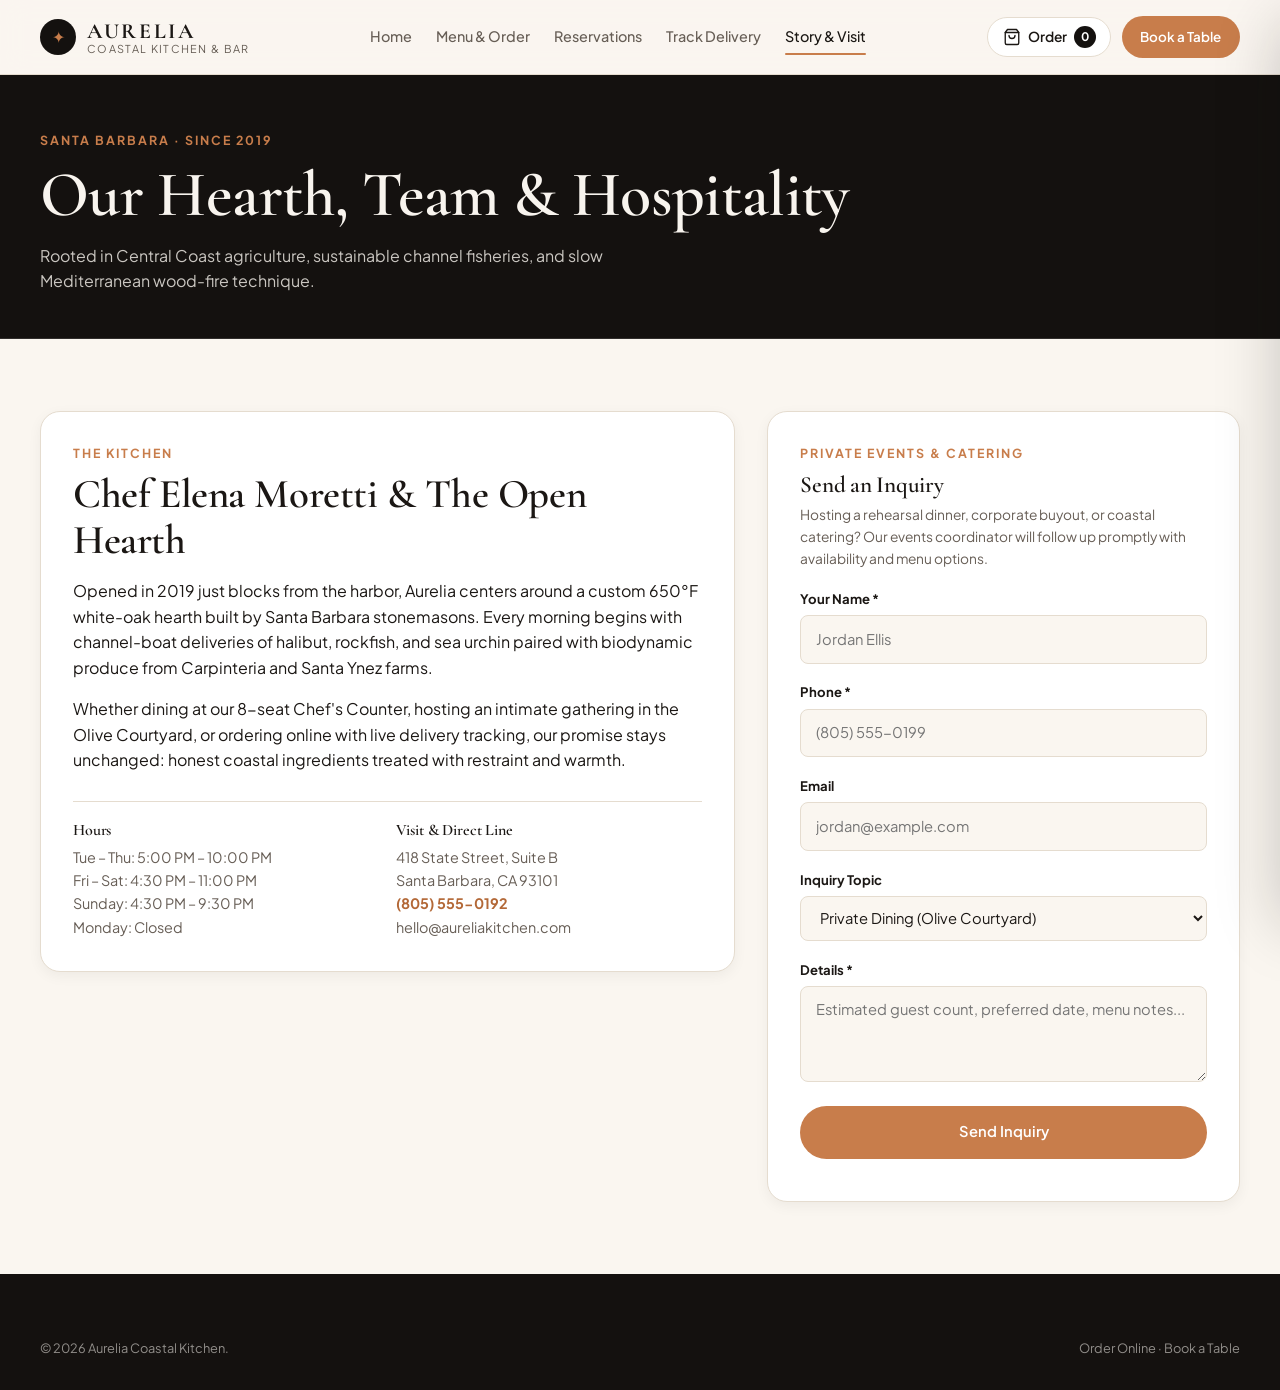
==== about.html @ ff1ef693 "Initial commit: Aurelia multi-page restaurant site and PHP backend" ====
<!DOCTYPE html>
<html lang="en">
<head>
  <meta charset="UTF-8" />
  <meta name="viewport" content="width=device-width, initial-scale=1.0" />
  <title>Our Story, Hours &amp; Private Dining — Aurelia Coastal Kitchen</title>
  <link rel="preconnect" href="https://fonts.googleapis.com" />
  <link rel="preconnect" href="https://fonts.gstatic.com" crossorigin />
  <link href="https://fonts.googleapis.com/css2?family=Cormorant+Garamond:ital,wght@0,500;0,600;0,700;1,400;1,600&family=Plus+Jakarta+Sans:wght@400;500;600;700&display=swap" rel="stylesheet" />
  <link rel="stylesheet" href="styles.css" />
</head>
<body>
  <header class="site-header">
    <div class="container header-inner">
      <a href="index.html" class="brand">
        <span class="brand-mark" aria-hidden="true">✦</span>
        <span class="brand-text"><strong>AURELIA</strong><small>Coastal Kitchen &amp; Bar</small></span>
      </a>
      <nav class="main-nav" id="main-nav">
        <a href="index.html">Home</a>
        <a href="menu.html">Menu &amp; Order</a>
        <a href="reservations.html">Reservations</a>
        <a href="track.html">Track Delivery</a>
        <a href="about.html" class="active">Story &amp; Visit</a>
      </nav>
      <div class="header-actions">
        <button type="button" class="cart-trigger" id="cart-open-btn" aria-label="Open order cart">
          <svg width="18" height="18" viewBox="0 0 24 24" fill="none" stroke="currentColor" stroke-width="1.8" stroke-linecap="round" stroke-linejoin="round" aria-hidden="true">
            <path d="M6 2 3 6v14a2 2 0 0 0 2 2h14a2 2 0 0 0 2-2V6l-3-4Z" />
            <path d="M3 6h18" />
            <path d="M16 10a4 4 0 0 1-8 0" />
          </svg>
          <span>Order</span>
          <span class="cart-badge" id="cart-count">0</span>
        </button>
        <a href="reservations.html" class="btn btn-primary btn-sm">Book a Table</a>
        <button type="button" class="mobile-menu-btn" id="mobile-menu-btn" aria-label="Toggle navigation" aria-expanded="false">
          <span></span><span></span>
        </button>
      </div>
    </div>
  </header>

  <section class="page-hero">
    <div class="container">
      <p class="eyebrow">Santa Barbara · Since 2019</p>
      <h1>Our Hearth, Team &amp; Hospitality</h1>
      <p class="lead">Rooted in Central Coast agriculture, sustainable channel fisheries, and slow Mediterranean wood-fire technique.</p>
    </div>
  </section>

  <main class="section">
    <div class="container reservations-layout">
      <div class="card-panel">
        <p class="eyebrow">The Kitchen</p>
        <h2>Chef Elena Moretti &amp; The Open Hearth</h2>
        <p style="margin-top:0.9rem;">
          Opened in 2019 just blocks from the harbor, Aurelia centers around a custom 650°F white-oak hearth built by Santa Barbara stonemasons. Every morning begins with channel-boat deliveries of halibut, rockfish, and sea urchin paired with biodynamic produce from Carpinteria and Santa Ynez farms.
        </p>
        <p>
          Whether dining at our 8-seat Chef's Counter, hosting an intimate gathering in the Olive Courtyard, or ordering online with live delivery tracking, our promise stays unchanged: honest coastal ingredients treated with restraint and warmth.
        </p>

        <div style="display:grid; grid-template-columns:1fr 1fr; gap:1rem; margin-top:1.75rem; padding-top:1.25rem; border-top:1px solid var(--border);">
          <div>
            <h4>Hours</h4>
            <p style="font-size:0.9rem; color:var(--text-muted); margin:0.4rem 0 0;">
              Tue – Thu: 5:00 PM – 10:00 PM<br />
              Fri – Sat: 4:30 PM – 11:00 PM<br />
              Sunday: 4:30 PM – 9:30 PM<br />
              Monday: Closed
            </p>
          </div>
          <div>
            <h4>Visit &amp; Direct Line</h4>
            <p style="font-size:0.9rem; color:var(--text-muted); margin:0.4rem 0 0;">
              418 State Street, Suite B<br />
              Santa Barbara, CA 93101<br />
              <a href="tel:+18055550192" style="font-weight:700; color:var(--accent-hover);">(805) 555-0192</a><br />
              hello@aureliakitchen.com
            </p>
          </div>
        </div>
      </div>

      <aside class="card-panel">
        <p class="eyebrow">Private Events &amp; Catering</p>
        <h3>Send an Inquiry</h3>
        <p style="font-size:0.86rem; color:var(--text-muted); margin:0.4rem 0 1.1rem;">
          Hosting a rehearsal dinner, corporate buyout, or coastal catering? Our events coordinator will follow up promptly with availability and menu options.
        </p>
        <form id="inquiry-form">
          <div class="form-field">
            <label for="inq-name">Your Name *</label>
            <input type="text" id="inq-name" required placeholder="Jordan Ellis" />
          </div>
          <div class="form-field">
            <label for="inq-phone">Phone *</label>
            <input type="tel" id="inq-phone" required placeholder="(805) 555-0199" />
          </div>
          <div class="form-field">
            <label for="inq-email">Email</label>
            <input type="email" id="inq-email" placeholder="jordan@example.com" />
          </div>
          <div class="form-field">
            <label for="inq-topic">Inquiry Topic</label>
            <select id="inq-topic">
              <option value="Private Dining">Private Dining (Olive Courtyard)</option>
              <option value="Catering">Off-Site Coastal Catering</option>
              <option value="General Feedback">General Question / Feedback</option>
            </select>
          </div>
          <div class="form-field">
            <label for="inq-message">Details *</label>
            <textarea id="inq-message" rows="3" required placeholder="Estimated guest count, preferred date, menu notes..."></textarea>
          </div>
          <button type="submit" class="btn btn-primary btn-full">Send Inquiry</button>
          <p id="inquiry-status" style="font-size:0.86rem; font-weight:600; margin:0.65rem 0 0;"></p>
        </form>
      </aside>
    </div>
  </main>

  <footer class="site-footer">
    <div class="container footer-bottom" style="padding-top:0;">
      <span>© <span id="current-year"></span> Aurelia Coastal Kitchen.</span>
      <span><a href="menu.html">Order Online</a> · <a href="reservations.html">Book a Table</a></span>
    </div>
  </footer>

  <script src="app.js"></script>
</body>
</html>
---- styles.css ----
:root {
  --bg-cream: #faf6f0;
  --bg-sand: #f2ebe1;
  --bg-dark: #14110f;
  --bg-dark-elevated: #1e1916;
  --surface: #ffffff;
  --text-main: #1b1714;
  --text-muted: #675e56;
  --text-light: #f8f4ee;
  --accent: #c87d4b;
  --accent-hover: #b36837;
  --olive: #3d4f3b;
  --olive-soft: #e9efe8;
  --danger: #b43c32;
  --danger-soft: #fdecea;
  --warning: #a66a19;
  --warning-soft: #fef5e7;
  --border: #e5dccf;
  --border-dark: rgba(255, 255, 255, 0.12);
  --shadow-sm: 0 4px 14px rgba(20, 17, 15, 0.05);
  --shadow-md: 0 12px 32px rgba(20, 17, 15, 0.09);
  --shadow-lg: 0 24px 60px rgba(20, 17, 15, 0.22);
  --radius-sm: 8px;
  --radius-md: 14px;
  --radius-lg: 20px;
  --font-display: "Cormorant Garamond", Georgia, serif;
  --font-sans: "Plus Jakarta Sans", -apple-system, BlinkMacSystemFont, "Segoe UI", sans-serif;
}

*,
*::before,
*::after {
  box-sizing: border-box;
}

html {
  scroll-behavior: smooth;
}

body {
  margin: 0;
  font-family: var(--font-sans);
  background: var(--bg-cream);
  color: var(--text-main);
  line-height: 1.6;
  -webkit-font-smoothing: antialiased;
}

img {
  display: block;
  max-width: 100%;
}

a {
  color: inherit;
  text-decoration: none;
}

button,
input,
select,
textarea {
  font: inherit;
}

.hidden {
  display: none !important;
}

.container {
  width: min(1200px, calc(100% - 2.5rem));
  margin-inline: auto;
}

.eyebrow {
  margin: 0 0 0.5rem;
  font-size: 0.78rem;
  font-weight: 700;
  letter-spacing: 0.16em;
  text-transform: uppercase;
  color: var(--accent);
}

h1,
h2,
h3,
h4 {
  margin: 0;
  font-family: var(--font-display);
  font-weight: 600;
  line-height: 1.12;
  letter-spacing: -0.01em;
}

h1 {
  font-size: clamp(2.5rem, 5vw, 4.35rem);
}

h2 {
  font-size: clamp(1.9rem, 3.2vw, 2.85rem);
}

h3 {
  font-size: 1.45rem;
}

/* ==========================================================================
   Buttons & Pills
   ========================================================================== */
.btn {
  display: inline-flex;
  align-items: center;
  justify-content: center;
  gap: 0.5rem;
  padding: 0.85rem 1.5rem;
  border-radius: 999px;
  border: 1px solid transparent;
  font-weight: 600;
  font-size: 0.92rem;
  cursor: pointer;
  transition: transform 0.16s ease, background-color 0.2s ease, border-color 0.2s ease, color 0.2s ease;
  white-space: nowrap;
}

.btn:active {
  transform: translateY(1px);
}

.btn-sm {
  padding: 0.55rem 1.1rem;
  font-size: 0.84rem;
}

.btn-xs {
  padding: 0.35rem 0.75rem;
  font-size: 0.78rem;
}

.btn-full {
  width: 100%;
}

.btn-primary {
  background: var(--accent);
  color: #fff;
}

.btn-primary:hover {
  background: var(--accent-hover);
}

.btn-primary:disabled {
  opacity: 0.55;
  cursor: not-allowed;
}

.btn-dark {
  background: var(--bg-dark);
  color: #fff;
}

.btn-dark:hover {
  background: #2b2420;
}

.btn-outline {
  background: transparent;
  border-color: var(--border);
  color: var(--text-main);
}

.btn-outline:hover {
  border-color: var(--text-main);
  background: rgba(20, 17, 15, 0.04);
}

.btn-ghost {
  background: rgba(255, 255, 255, 0.12);
  border-color: rgba(255, 255, 255, 0.32);
  color: #fff;
  backdrop-filter: blur(8px);
}

.btn-ghost:hover {
  background: rgba(255, 255, 255, 0.22);
}

.btn-danger-outline {
  background: transparent;
  border-color: rgba(180, 60, 50, 0.35);
  color: var(--danger);
}

.btn-danger-outline:hover {
  background: var(--danger-soft);
}

.inline-code-pill {
  border: 1px dashed var(--accent);
  background: rgba(200, 125, 75, 0.1);
  color: var(--accent-hover);
  font-weight: 700;
  font-size: 0.85rem;
  padding: 0.15rem 0.55rem;
  border-radius: 6px;
  cursor: pointer;
}

/* ==========================================================================
   Site Banner & Header
   ========================================================================== */
.file-mode-banner {
  background: #2b1d12;
  color: #f8e9d6;
  font-size: 0.84rem;
  padding: 0.6rem 1rem;
  text-align: center;
  border-bottom: 1px solid rgba(200, 125, 75, 0.4);
}

.file-mode-banner code {
  background: rgba(255, 255, 255, 0.12);
  padding: 0.1rem 0.4rem;
  border-radius: 4px;
}

.site-header {
  position: sticky;
  top: 0;
  z-index: 90;
  background: rgba(250, 246, 240, 0.9);
  backdrop-filter: blur(14px);
  border-bottom: 1px solid var(--border);
}

.header-inner {
  display: flex;
  align-items: center;
  justify-content: space-between;
  gap: 1.25rem;
  min-height: 74px;
}

.brand {
  display: inline-flex;
  align-items: center;
  gap: 0.7rem;
}

.brand-mark {
  display: grid;
  place-items: center;
  width: 36px;
  height: 36px;
  border-radius: 50%;
  background: var(--bg-dark);
  color: var(--accent);
  font-size: 1rem;
}

.brand-text {
  display: flex;
  flex-direction: column;
  line-height: 1.05;
}

.brand-text strong {
  font-family: var(--font-display);
  font-size: 1.35rem;
  letter-spacing: 0.12em;
}

.brand-text small {
  font-size: 0.68rem;
  text-transform: uppercase;
  letter-spacing: 0.12em;
  color: var(--text-muted);
}

.main-nav {
  display: flex;
  align-items: center;
  gap: 1.5rem;
}

.main-nav a {
  font-size: 0.9rem;
  font-weight: 500;
  color: var(--text-muted);
  position: relative;
  padding: 0.25rem 0;
  transition: color 0.18s ease;
}

.main-nav a:hover,
.main-nav a.active {
  color: var(--text-main);
}

.main-nav a.active::after {
  content: "";
  position: absolute;
  left: 0;
  right: 0;
  bottom: -2px;
  height: 2px;
  background: var(--accent);
  border-radius: 2px;
}

.header-actions {
  display: flex;
  align-items: center;
  gap: 0.65rem;
}

.cart-trigger {
  display: inline-flex;
  align-items: center;
  gap: 0.45rem;
  padding: 0.5rem 0.9rem;
  border-radius: 999px;
  border: 1px solid var(--border);
  background: var(--surface);
  color: var(--text-main);
  font-weight: 600;
  font-size: 0.86rem;
  cursor: pointer;
  transition: border-color 0.2s ease, box-shadow 0.2s ease;
}

.cart-trigger:hover {
  border-color: var(--accent);
  box-shadow: var(--shadow-sm);
}

.cart-badge {
  display: inline-grid;
  place-items: center;
  min-width: 22px;
  height: 22px;
  padding: 0 0.35rem;
  border-radius: 999px;
  background: var(--bg-dark);
  color: #fff;
  font-size: 0.74rem;
  font-weight: 700;
}

.mobile-menu-btn {
  display: none;
  flex-direction: column;
  justify-content: center;
  gap: 5px;
  width: 38px;
  height: 38px;
  border: 1px solid var(--border);
  border-radius: 10px;
  background: var(--surface);
  cursor: pointer;
  padding: 0 9px;
}

.mobile-menu-btn span {
  display: block;
  height: 2px;
  width: 100%;
  background: var(--text-main);
  border-radius: 2px;
}

/* ==========================================================================
   Hero & Subpage Hero
   ========================================================================== */
.hero {
  position: relative;
  min-height: 78vh;
  display: flex;
  align-items: flex-end;
  padding: 5.5rem 0 3.5rem;
  color: var(--text-light);
  overflow: hidden;
  background: var(--bg-dark);
}

.hero-media {
  position: absolute;
  inset: 0;
}

.hero-img {
  width: 100%;
  height: 100%;
  object-fit: cover;
}

.hero-scrim {
  position: absolute;
  inset: 0;
  background: linear-gradient(
    to top,
    rgba(20, 17, 15, 0.92) 8%,
    rgba(20, 17, 15, 0.56) 55%,
    rgba(20, 17, 15, 0.42) 100%
  );
}

.hero-content {
  position: relative;
  z-index: 2;
  display: grid;
  grid-template-columns: 1.4fr 0.9fr;
  gap: 2.5rem;
  align-items: end;
}

.hero-lead {
  max-width: 560px;
  margin: 1.1rem 0 1.85rem;
  font-size: 1.06rem;
  color: rgba(248, 244, 238, 0.86);
}

.hero-ctas {
  display: flex;
  flex-wrap: wrap;
  gap: 0.85rem;
}

.hero-stats {
  display: grid;
  grid-template-columns: repeat(3, 1fr);
  gap: 0.85rem;
}

.stat-card {
  padding: 1.1rem;
  border-radius: var(--radius-md);
  background: rgba(255, 255, 255, 0.08);
  border: 1px solid rgba(255, 255, 255, 0.14);
  backdrop-filter: blur(10px);
}

.stat-value {
  display: block;
  font-family: var(--font-display);
  font-size: 1.65rem;
  font-weight: 700;
  color: #fff;
}

.stat-label {
  font-size: 0.76rem;
  color: rgba(248, 244, 238, 0.78);
}

.page-hero {
  background: var(--bg-dark);
  color: var(--text-light);
  padding: 3.5rem 0 2.75rem;
  border-bottom: 1px solid var(--border-dark);
}

.page-hero-row {
  display: flex;
  flex-wrap: wrap;
  justify-content: space-between;
  align-items: flex-end;
  gap: 1.5rem;
}

.page-hero p.lead {
  margin: 0.75rem 0 0;
  max-width: 620px;
  color: rgba(248, 244, 238, 0.8);
}

/* ==========================================================================
   Sections
   ========================================================================== */
.section {
  padding: 4.5rem 0;
}

.section-alt {
  background: var(--bg-sand);
}

.section-dark {
  background: var(--bg-dark);
  color: var(--text-light);
}

.section-head {
  display: flex;
  flex-wrap: wrap;
  justify-content: space-between;
  align-items: flex-end;
  gap: 1.25rem;
  margin-bottom: 2.2rem;
}

.section-desc {
  max-width: 440px;
  margin: 0;
  color: var(--text-muted);
  font-size: 0.95rem;
}

/* Quick Feature Strip */
.pillars-grid {
  display: grid;
  grid-template-columns: repeat(4, 1fr);
  gap: 1.25rem;
}

.pillar-card {
  background: var(--surface);
  border: 1px solid var(--border);
  border-radius: var(--radius-md);
  padding: 1.5rem;
  box-shadow: var(--shadow-sm);
  display: flex;
  flex-direction: column;
  gap: 0.65rem;
}

.pillar-icon {
  width: 40px;
  height: 40px;
  border-radius: 12px;
  display: grid;
  place-items: center;
  background: var(--bg-sand);
  color: var(--accent-hover);
  font-size: 1.15rem;
  font-weight: 700;
}

.pillar-card p {
  margin: 0;
  font-size: 0.9rem;
  color: var(--text-muted);
}

.pillar-link {
  margin-top: auto;
  font-size: 0.86rem;
  font-weight: 700;
  color: var(--accent-hover);
}

/* ==========================================================================
   Menu Controls & Cards
   ========================================================================== */
.menu-controls {
  display: flex;
  flex-direction: column;
  gap: 1rem;
  margin-bottom: 1.25rem;
}

.category-tabs {
  display: flex;
  flex-wrap: wrap;
  gap: 0.5rem;
}

.tab-btn {
  padding: 0.6rem 1.15rem;
  border-radius: 999px;
  border: 1px solid var(--border);
  background: var(--surface);
  color: var(--text-muted);
  font-weight: 600;
  font-size: 0.88rem;
  cursor: pointer;
  transition: all 0.18s ease;
}

.tab-btn:hover {
  border-color: var(--text-main);
  color: var(--text-main);
}

.tab-btn.active {
  background: var(--bg-dark);
  border-color: var(--bg-dark);
  color: #fff;
}

.filter-bar {
  display: flex;
  flex-wrap: wrap;
  justify-content: space-between;
  align-items: center;
  gap: 1rem;
}

.dietary-pills {
  display: flex;
  flex-wrap: wrap;
  gap: 0.45rem;
}

.pill-btn {
  padding: 0.42rem 0.9rem;
  border-radius: 999px;
  border: 1px solid var(--border);
  background: transparent;
  color: var(--text-muted);
  font-size: 0.82rem;
  font-weight: 600;
  cursor: pointer;
}

.pill-btn.active {
  background: var(--olive);
  border-color: var(--olive);
  color: #fff;
}

.search-wrap {
  position: relative;
  min-width: 260px;
  flex: 0 1 320px;
}

.search-wrap svg {
  position: absolute;
  left: 0.9rem;
  top: 50%;
  transform: translateY(-50%);
  color: var(--text-muted);
}

.search-wrap input {
  width: 100%;
  padding: 0.6rem 0.95rem 0.6rem 2.45rem;
  border-radius: 999px;
  border: 1px solid var(--border);
  background: var(--surface);
  font-size: 0.9rem;
}

.menu-meta-row {
  display: flex;
  justify-content: space-between;
  align-items: center;
  margin-bottom: 1.25rem;
  font-size: 0.86rem;
  color: var(--text-muted);
}

.reset-filters-btn {
  background: none;
  border: none;
  color: var(--accent-hover);
  font-weight: 600;
  cursor: pointer;
  text-decoration: underline;
}

.menu-grid {
  display: grid;
  grid-template-columns: repeat(auto-fill, minmax(280px, 1fr));
  gap: 1.4rem;
}

.dish-card {
  background: var(--surface);
  border: 1px solid var(--border);
  border-radius: var(--radius-md);
  overflow: hidden;
  display: flex;
  flex-direction: column;
  box-shadow: var(--shadow-sm);
  transition: transform 0.2s ease, box-shadow 0.2s ease;
}

.dish-card:hover {
  transform: translateY(-3px);
  box-shadow: var(--shadow-md);
}

.dish-card.is-sold-out {
  opacity: 0.78;
}

.dish-media {
  position: relative;
  aspect-ratio: 16 / 10;
  background: #e7ddd0;
  overflow: hidden;
}

.dish-media img {
  width: 100%;
  height: 100%;
  object-fit: cover;
}

.dish-badges {
  position: absolute;
  top: 0.7rem;
  left: 0.7rem;
  display: flex;
  flex-wrap: wrap;
  gap: 0.35rem;
}

.badge {
  display: inline-flex;
  align-items: center;
  padding: 0.22rem 0.6rem;
  border-radius: 999px;
  font-size: 0.72rem;
  font-weight: 700;
  background: rgba(20, 17, 15, 0.78);
  color: #fff;
  backdrop-filter: blur(6px);
}

.badge-olive {
  background: var(--olive-soft);
  color: var(--olive);
}

.badge-warn {
  background: var(--warning-soft);
  color: var(--warning);
}

.badge-danger {
  background: var(--danger-soft);
  color: var(--danger);
}

.stock-corner-pill {
  position: absolute;
  bottom: 0.65rem;
  right: 0.65rem;
  padding: 0.22rem 0.6rem;
  border-radius: 999px;
  font-size: 0.72rem;
  font-weight: 700;
  background: rgba(255, 255, 255, 0.92);
  color: var(--text-main);
}

.stock-corner-pill.low {
  background: var(--warning-soft);
  color: var(--warning);
}

.stock-corner-pill.out {
  background: var(--danger);
  color: #fff;
}

.dish-body {
  padding: 1.15rem;
  display: flex;
  flex-direction: column;
  flex: 1;
}

.dish-top {
  display: flex;
  justify-content: space-between;
  align-items: flex-start;
  gap: 0.75rem;
  margin-bottom: 0.45rem;
}

.dish-title {
  font-family: var(--font-display);
  font-size: 1.32rem;
  font-weight: 700;
  line-height: 1.15;
}

.dish-price {
  font-weight: 700;
  font-size: 1rem;
  color: var(--accent-hover);
  white-space: nowrap;
}

.dish-desc {
  margin: 0 0 1.1rem;
  font-size: 0.87rem;
  color: var(--text-muted);
  flex: 1;
}

.dish-actions {
  display: flex;
  justify-content: space-between;
  align-items: center;
  gap: 0.75rem;
}

.qty-inline {
  display: inline-flex;
  align-items: center;
  border: 1px solid var(--border);
  border-radius: 999px;
  overflow: hidden;
}

.qty-inline button {
  width: 30px;
  height: 30px;
  border: none;
  background: var(--bg-sand);
  cursor: pointer;
  font-weight: 700;
}

.qty-inline span {
  min-width: 28px;
  text-align: center;
  font-size: 0.85rem;
  font-weight: 700;
}

/* ==========================================================================
   Experience & Tasting Card
   ========================================================================== */
.experience-grid {
  display: grid;
  grid-template-columns: 1fr 1.05fr;
  gap: 3rem;
  align-items: center;
}

.experience-gallery {
  display: grid;
  grid-template-columns: 1fr 0.72fr;
  gap: 1rem;
  align-items: end;
}

.exp-photo {
  border-radius: var(--radius-md);
  overflow: hidden;
  border: 1px solid var(--border-dark);
}

.exp-photo-lg img {
  height: 410px;
  width: 100%;
  object-fit: cover;
}

.exp-photo-sm img {
  height: 290px;
  width: 100%;
  object-fit: cover;
}

.tasting-card {
  margin-top: 1.65rem;
  padding: 1.5rem;
  border-radius: var(--radius-md);
  background: var(--bg-dark-elevated);
  border: 1px solid var(--border-dark);
}

.tasting-header {
  display: flex;
  justify-content: space-between;
  align-items: flex-start;
  gap: 1rem;
  padding-bottom: 1rem;
  border-bottom: 1px solid var(--border-dark);
}

.tasting-tag {
  display: inline-block;
  font-size: 0.72rem;
  font-weight: 700;
  text-transform: uppercase;
  letter-spacing: 0.12em;
  color: var(--accent);
  margin-bottom: 0.25rem;
}

.tasting-price {
  font-family: var(--font-display);
  font-size: 1.75rem;
  font-weight: 700;
  color: #fff;
}

.tasting-price small {
  font-size: 0.85rem;
  color: rgba(255, 255, 255, 0.65);
}

.tasting-list {
  list-style: none;
  padding: 0;
  margin: 1rem 0 1.2rem;
  display: grid;
  gap: 0.55rem;
}

.tasting-list li {
  display: flex;
  gap: 0.7rem;
  font-size: 0.9rem;
  color: rgba(248, 244, 238, 0.88);
}

.tasting-list li span {
  font-weight: 700;
  color: var(--accent);
}

.tasting-footer {
  display: flex;
  flex-wrap: wrap;
  justify-content: space-between;
  align-items: center;
  gap: 0.75rem;
  font-size: 0.84rem;
  color: rgba(248, 244, 238, 0.72);
}

/* ==========================================================================
   Reservations
   ========================================================================== */
.reservations-layout {
  display: grid;
  grid-template-columns: 1.25fr 0.85fr;
  gap: 2rem;
  align-items: start;
}

.card-panel {
  background: var(--surface);
  border: 1px solid var(--border);
  border-radius: var(--radius-lg);
  padding: 2rem;
  box-shadow: var(--shadow-sm);
}

.res-card-head {
  display: flex;
  justify-content: space-between;
  align-items: flex-start;
  gap: 1rem;
  margin-bottom: 1.5rem;
}

.availability-badge {
  display: inline-flex;
  align-items: center;
  gap: 0.45rem;
  padding: 0.35rem 0.85rem;
  border-radius: 999px;
  background: var(--olive-soft);
  color: var(--olive);
  font-size: 0.8rem;
  font-weight: 700;
}

.pulse-dot {
  width: 8px;
  height: 8px;
  border-radius: 50%;
  background: var(--olive);
  animation: pulse 1.8s infinite;
}

@keyframes pulse {
  0%,
  100% {
    opacity: 1;
    transform: scale(1);
  }
  50% {
    opacity: 0.45;
    transform: scale(1.3);
  }
}

.form-row {
  display: grid;
  grid-template-columns: 1fr 1fr;
  gap: 1rem;
}

.form-field {
  margin-bottom: 1.1rem;
}

.form-field label {
  display: block;
  font-size: 0.82rem;
  font-weight: 700;
  color: var(--text-main);
  margin-bottom: 0.4rem;
}

.form-field input,
.form-field select,
.form-field textarea {
  width: 100%;
  padding: 0.72rem 0.9rem;
  border-radius: var(--radius-sm);
  border: 1px solid var(--border);
  background: var(--bg-cream);
  color: var(--text-main);
  font-size: 0.92rem;
}

.form-field input:focus,
.form-field select:focus,
.form-field textarea:focus {
  outline: 2px solid rgba(200, 125, 75, 0.35);
  border-color: var(--accent);
}

.time-slots {
  display: grid;
  grid-template-columns: repeat(3, 1fr);
  gap: 0.55rem;
}

.slot-btn {
  padding: 0.62rem;
  border-radius: var(--radius-sm);
  border: 1px solid var(--border);
  background: var(--bg-cream);
  font-weight: 600;
  font-size: 0.85rem;
  cursor: pointer;
}

.slot-btn.active {
  background: var(--bg-dark);
  border-color: var(--bg-dark);
  color: #fff;
}

.seating-options {
  display: grid;
  grid-template-columns: repeat(3, 1fr);
  gap: 0.6rem;
}

.seating-btn {
  padding: 0.75rem;
  border-radius: var(--radius-sm);
  border: 1px solid var(--border);
  background: var(--bg-cream);
  text-align: left;
  cursor: pointer;
  display: flex;
  flex-direction: column;
  gap: 0.15rem;
}

.seating-btn strong {
  font-size: 0.84rem;
}

.seating-btn small {
  font-size: 0.74rem;
  color: var(--text-muted);
}

.seating-btn.active {
  border-color: var(--accent);
  background: rgba(200, 125, 75, 0.1);
}

.form-error {
  color: var(--danger);
  font-size: 0.86rem;
  font-weight: 600;
  margin-bottom: 0.75rem;
}

.confirm-icon {
  width: 52px;
  height: 52px;
  border-radius: 50%;
  background: var(--olive-soft);
  color: var(--olive);
  display: grid;
  place-items: center;
  font-size: 1.5rem;
  font-weight: 700;
  margin: 0 auto 1rem;
}

.res-confirmation {
  text-align: center;
  padding: 1.5rem 0.5rem;
}

.saved-reservations-list {
  display: grid;
  gap: 0.85rem;
  margin-top: 1rem;
}

.saved-res-card {
  padding: 1rem;
  border-radius: var(--radius-sm);
  border: 1px solid var(--border);
  background: var(--bg-cream);
}

.saved-res-top {
  display: flex;
  justify-content: space-between;
  align-items: center;
  gap: 0.5rem;
  margin-bottom: 0.35rem;
}

/* ==========================================================================
   Delivery Roadmap Tracker (track.html)
   ========================================================================== */
.track-search-bar {
  display: flex;
  flex-wrap: wrap;
  gap: 0.75rem;
  background: var(--surface);
  border: 1px solid var(--border);
  border-radius: var(--radius-md);
  padding: 1.15rem;
  box-shadow: var(--shadow-sm);
  margin-bottom: 1.75rem;
}

.track-search-bar input {
  flex: 1 1 240px;
  padding: 0.75rem 1rem;
  border: 1px solid var(--border);
  border-radius: var(--radius-sm);
  background: var(--bg-cream);
  font-weight: 600;
}

.sample-order-chips {
  display: flex;
  flex-wrap: wrap;
  align-items: center;
  gap: 0.5rem;
  font-size: 0.84rem;
  color: var(--text-muted);
  margin-bottom: 1.5rem;
}

.chip-btn {
  padding: 0.32rem 0.75rem;
  border-radius: 999px;
  border: 1px solid var(--border);
  background: var(--surface);
  font-weight: 600;
  font-size: 0.8rem;
  cursor: pointer;
}

.chip-btn:hover {
  border-color: var(--accent);
  color: var(--accent-hover);
}

.tracker-grid {
  display: grid;
  grid-template-columns: 1.25fr 0.85fr;
  gap: 1.75rem;
  align-items: start;
}

.roadmap-stepper {
  position: relative;
  display: grid;
  gap: 1.25rem;
  margin: 1.5rem 0;
}

.roadmap-step {
  display: grid;
  grid-template-columns: 38px 1fr;
  gap: 1rem;
  position: relative;
}

.roadmap-step:not(:last-child)::after {
  content: "";
  position: absolute;
  left: 18px;
  top: 40px;
  bottom: -18px;
  width: 2px;
  background: var(--border);
}

.roadmap-step.completed:not(:last-child)::after {
  background: var(--olive);
}

.step-dot {
  width: 38px;
  height: 38px;
  border-radius: 50%;
  border: 2px solid var(--border);
  background: var(--surface);
  display: grid;
  place-items: center;
  font-weight: 700;
  font-size: 0.85rem;
  color: var(--text-muted);
  z-index: 1;
}

.roadmap-step.completed .step-dot {
  background: var(--olive);
  border-color: var(--olive);
  color: #fff;
}

.roadmap-step.active .step-dot {
  background: var(--accent);
  border-color: var(--accent);
  color: #fff;
  box-shadow: 0 0 0 6px rgba(200, 125, 75, 0.22);
}

.step-body h4 {
  font-family: var(--font-sans);
  font-size: 1rem;
  font-weight: 700;
  margin-bottom: 0.15rem;
}

.step-body p {
  margin: 0;
  font-size: 0.86rem;
  color: var(--text-muted);
}

.step-time {
  display: inline-block;
  margin-top: 0.25rem;
  font-size: 0.76rem;
  font-weight: 600;
  color: var(--olive);
}

.courier-banner {
  display: flex;
  flex-wrap: wrap;
  justify-content: space-between;
  align-items: center;
  gap: 0.75rem;
  padding: 1rem 1.15rem;
  border-radius: var(--radius-sm);
  background: var(--bg-sand);
  border: 1px solid var(--border);
  margin-bottom: 1.25rem;
}

.timeline-feed {
  display: grid;
  gap: 0.65rem;
  margin-top: 1rem;
  padding-top: 1rem;
  border-top: 1px solid var(--border);
}

.timeline-log-item {
  display: flex;
  justify-content: space-between;
  gap: 1rem;
  font-size: 0.85rem;
  padding: 0.6rem 0.75rem;
  border-radius: var(--radius-sm);
  background: var(--bg-cream);
}

/* ==========================================================================
   Reviews & Footer
   ========================================================================== */
.reviews-grid {
  display: grid;
  grid-template-columns: repeat(3, 1fr);
  gap: 1.35rem;
}

.review-card {
  background: var(--surface);
  border: 1px solid var(--border);
  border-radius: var(--radius-md);
  padding: 1.6rem;
  display: flex;
  flex-direction: column;
  gap: 1rem;
}

.review-stars {
  color: var(--accent);
  letter-spacing: 0.12em;
}

.review-card blockquote {
  margin: 0;
  font-size: 0.94rem;
  color: var(--text-main);
  flex: 1;
}

.review-card footer strong {
  display: block;
  font-size: 0.92rem;
}

.review-card footer span {
  font-size: 0.8rem;
  color: var(--text-muted);
}

.site-footer {
  background: var(--bg-dark);
  color: var(--text-light);
  padding: 4rem 0 2rem;
}

.footer-grid {
  display: grid;
  grid-template-columns: 1.4fr 1fr 1fr;
  gap: 2.5rem;
  padding-bottom: 2.5rem;
  border-bottom: 1px solid var(--border-dark);
}

.footer-brand p {
  margin: 1rem 0 0;
  color: rgba(248, 244, 238, 0.72);
  max-width: 340px;
  font-size: 0.9rem;
}

.site-footer h4 {
  font-family: var(--font-sans);
  font-size: 0.84rem;
  text-transform: uppercase;
  letter-spacing: 0.12em;
  color: var(--accent);
  margin-bottom: 1rem;
}

.footer-list {
  list-style: none;
  padding: 0;
  margin: 0;
  display: grid;
  gap: 0.55rem;
  font-size: 0.88rem;
  color: rgba(248, 244, 238, 0.78);
}

.footer-list li {
  display: flex;
  justify-content: space-between;
  gap: 1rem;
}

.footer-bottom {
  padding-top: 1.4rem;
  display: flex;
  flex-wrap: wrap;
  justify-content: space-between;
  gap: 1rem;
  font-size: 0.8rem;
  color: rgba(248, 244, 238, 0.55);
}

/* ==========================================================================
   Slide-Over Cart Drawer & Checkout
   ========================================================================== */
.drawer-backdrop,
.modal-backdrop {
  position: fixed;
  inset: 0;
  background: rgba(20, 17, 15, 0.56);
  backdrop-filter: blur(4px);
  z-index: 120;
}

.cart-drawer {
  position: fixed;
  top: 0;
  right: 0;
  bottom: 0;
  width: min(460px, 100vw);
  background: var(--surface);
  z-index: 130;
  display: flex;
  flex-direction: column;
  box-shadow: var(--shadow-lg);
  transform: translateX(100%);
  transition: transform 0.26s ease;
}

.cart-drawer.open {
  transform: translateX(0);
}

.drawer-header {
  padding: 1.15rem 1.35rem;
  border-bottom: 1px solid var(--border);
  display: flex;
  justify-content: space-between;
  align-items: center;
}

.drawer-subtitle {
  font-size: 0.82rem;
  color: var(--text-muted);
}

.icon-close-btn {
  width: 34px;
  height: 34px;
  border-radius: 50%;
  border: 1px solid var(--border);
  background: var(--bg-cream);
  cursor: pointer;
}

.drawer-body-scroll {
  flex: 1;
  overflow-y: auto;
  padding: 1rem 1.35rem;
  display: flex;
  flex-direction: column;
  gap: 1rem;
}

.fulfillment-toggle {
  display: grid;
  grid-template-columns: 1fr 1fr;
  gap: 0.5rem;
}

.fulfill-btn {
  padding: 0.65rem 0.75rem;
  border-radius: var(--radius-sm);
  border: 1px solid var(--border);
  background: var(--bg-cream);
  text-align: left;
  cursor: pointer;
  display: flex;
  flex-direction: column;
  font-weight: 700;
  font-size: 0.84rem;
}

.fulfill-btn span {
  font-weight: 500;
  font-size: 0.74rem;
  color: var(--text-muted);
}

.fulfill-btn.active {
  border-color: var(--accent);
  background: rgba(200, 125, 75, 0.11);
}

.cart-items-list {
  display: grid;
  gap: 0.75rem;
}

.cart-item-row {
  display: grid;
  grid-template-columns: 1fr auto;
  gap: 0.5rem;
  padding: 0.8rem;
  border-radius: var(--radius-sm);
  background: var(--bg-cream);
  border: 1px solid var(--border);
}

.cart-item-meta strong {
  display: block;
  font-size: 0.9rem;
}

.cart-item-meta small {
  color: var(--text-muted);
  font-size: 0.8rem;
}

.cart-item-controls {
  display: flex;
  align-items: center;
  gap: 0.5rem;
}

.cart-section-box {
  padding: 0.9rem;
  border-radius: var(--radius-sm);
  border: 1px solid var(--border);
  background: var(--bg-cream);
  display: grid;
  gap: 0.65rem;
}

.cart-section-box h4 {
  font-family: var(--font-sans);
  font-size: 0.82rem;
  text-transform: uppercase;
  letter-spacing: 0.08em;
  color: var(--text-muted);
}

.cart-section-box input,
.cart-section-box select,
.cart-section-box textarea {
  width: 100%;
  padding: 0.58rem 0.75rem;
  border-radius: var(--radius-sm);
  border: 1px solid var(--border);
  background: var(--surface);
  font-size: 0.86rem;
}

.tip-pills {
  display: grid;
  grid-template-columns: repeat(4, 1fr);
  gap: 0.4rem;
}

.tip-btn {
  padding: 0.42rem;
  border-radius: 6px;
  border: 1px solid var(--border);
  background: var(--surface);
  font-size: 0.78rem;
  font-weight: 700;
  cursor: pointer;
}

.tip-btn.active {
  background: var(--bg-dark);
  color: #fff;
  border-color: var(--bg-dark);
}

.payment-option-card {
  display: flex;
  align-items: flex-start;
  gap: 0.6rem;
  padding: 0.65rem;
  border-radius: 8px;
  border: 1px solid var(--border);
  background: var(--surface);
  cursor: pointer;
  font-size: 0.84rem;
}

.payment-option-card.selected {
  border-color: var(--accent);
  background: rgba(200, 125, 75, 0.07);
}

.payment-option-card strong {
  display: block;
}

.payment-option-card small {
  color: var(--text-muted);
  font-size: 0.76rem;
}

.gateway-box {
  padding: 0.75rem;
  border-radius: 8px;
  border: 1px dashed var(--accent);
  background: #fff9f4;
  display: grid;
  gap: 0.5rem;
  font-size: 0.8rem;
}

.promo-row {
  display: flex;
  gap: 0.5rem;
}

.promo-row input {
  flex: 1;
}

.totals-breakdown {
  display: grid;
  gap: 0.35rem;
  font-size: 0.88rem;
}

.total-line {
  display: flex;
  justify-content: space-between;
}

.total-line.grand-total {
  margin-top: 0.35rem;
  padding-top: 0.55rem;
  border-top: 1px solid var(--border);
  font-weight: 700;
  font-size: 1.05rem;
}

.drawer-footer {
  padding: 1rem 1.35rem 1.25rem;
  border-top: 1px solid var(--border);
  background: var(--surface);
}

/* ==========================================================================
   Modals & Admin Portal
   ========================================================================== */
.modal-backdrop {
  display: grid;
  place-items: center;
  padding: 1.25rem;
  z-index: 150;
}

.modal-card {
  width: min(540px, 100%);
  max-height: 90vh;
  overflow-y: auto;
  background: var(--surface);
  border-radius: var(--radius-lg);
  padding: 2rem;
  box-shadow: var(--shadow-lg);
}

.modal-summary {
  margin: 1.25rem 0;
  padding: 1rem;
  border-radius: var(--radius-sm);
  background: var(--bg-cream);
  border: 1px solid var(--border);
  font-size: 0.9rem;
  text-align: left;
}

.admin-kpi-grid {
  display: grid;
  grid-template-columns: repeat(5, 1fr);
  gap: 1rem;
  margin-bottom: 1.75rem;
}

.kpi-card {
  background: var(--surface);
  border: 1px solid var(--border);
  border-radius: var(--radius-md);
  padding: 1.15rem;
  box-shadow: var(--shadow-sm);
}

.kpi-card span {
  display: block;
  font-size: 0.78rem;
  font-weight: 700;
  color: var(--text-muted);
  text-transform: uppercase;
  letter-spacing: 0.06em;
}

.kpi-card strong {
  display: block;
  margin-top: 0.3rem;
  font-family: var(--font-display);
  font-size: 1.9rem;
}

.admin-tabs {
  display: flex;
  flex-wrap: wrap;
  gap: 0.5rem;
  margin-bottom: 1.5rem;
}

.admin-grid-2 {
  display: grid;
  grid-template-columns: 1fr 1.25fr;
  gap: 1.5rem;
  align-items: start;
}

.admin-table-wrap {
  width: 100%;
  overflow-x: auto;
  background: var(--surface);
  border: 1px solid var(--border);
  border-radius: var(--radius-md);
}

.admin-table {
  width: 100%;
  border-collapse: collapse;
  font-size: 0.87rem;
}

.admin-table th,
.admin-table td {
  padding: 0.8rem 0.95rem;
  border-bottom: 1px solid var(--border);
  text-align: left;
  vertical-align: middle;
}

.admin-table th {
  background: var(--bg-sand);
  font-size: 0.76rem;
  text-transform: uppercase;
  letter-spacing: 0.08em;
  color: var(--text-muted);
}

.admin-order-card {
  background: var(--surface);
  border: 1px solid var(--border);
  border-radius: var(--radius-md);
  padding: 1.35rem;
  box-shadow: var(--shadow-sm);
  display: grid;
  gap: 1rem;
}

.admin-order-head {
  display: flex;
  flex-wrap: wrap;
  justify-content: space-between;
  align-items: flex-start;
  gap: 1rem;
  padding-bottom: 0.85rem;
  border-bottom: 1px solid var(--border);
}

.admin-order-controls {
  display: grid;
  grid-template-columns: repeat(auto-fit, minmax(175px, 1fr));
  gap: 0.75rem;
  align-items: end;
}

.admin-order-controls label {
  display: block;
  font-size: 0.74rem;
  font-weight: 700;
  color: var(--text-muted);
  margin-bottom: 0.25rem;
}

.admin-order-controls input,
.admin-order-controls select {
  width: 100%;
  padding: 0.5rem 0.65rem;
  border: 1px solid var(--border);
  border-radius: 6px;
  background: var(--bg-cream);
  font-size: 0.84rem;
}

.toast {
  position: fixed;
  bottom: 1.5rem;
  left: 50%;
  transform: translateX(-50%);
  background: var(--bg-dark);
  color: #fff;
  padding: 0.75rem 1.3rem;
  border-radius: 999px;
  font-size: 0.88rem;
  font-weight: 600;
  z-index: 200;
  box-shadow: var(--shadow-lg);
}

/* ==========================================================================
   Responsive
   ========================================================================== */
@media (max-width: 980px) {
  .hero-content,
  .experience-grid,
  .reservations-layout,
  .tracker-grid,
  .admin-grid-2,
  .footer-grid {
    grid-template-columns: 1fr;
  }

  .pillars-grid,
  .reviews-grid {
    grid-template-columns: repeat(2, 1fr);
  }

  .admin-kpi-grid {
    grid-template-columns: repeat(2, 1fr);
  }
}

@media (max-width: 760px) {
  .main-nav {
    display: none;
    position: absolute;
    top: 74px;
    left: 0;
    right: 0;
    background: var(--bg-cream);
    border-bottom: 1px solid var(--border);
    flex-direction: column;
    align-items: flex-start;
    padding: 1rem 1.25rem;
    gap: 0.8rem;
  }

  .main-nav.open {
    display: flex;
  }

  .mobile-menu-btn {
    display: flex;
  }

  .hero-stats,
  .pillars-grid,
  .reviews-grid,
  .form-row,
  .time-slots,
  .seating-options {
    grid-template-columns: 1fr;
  }
}
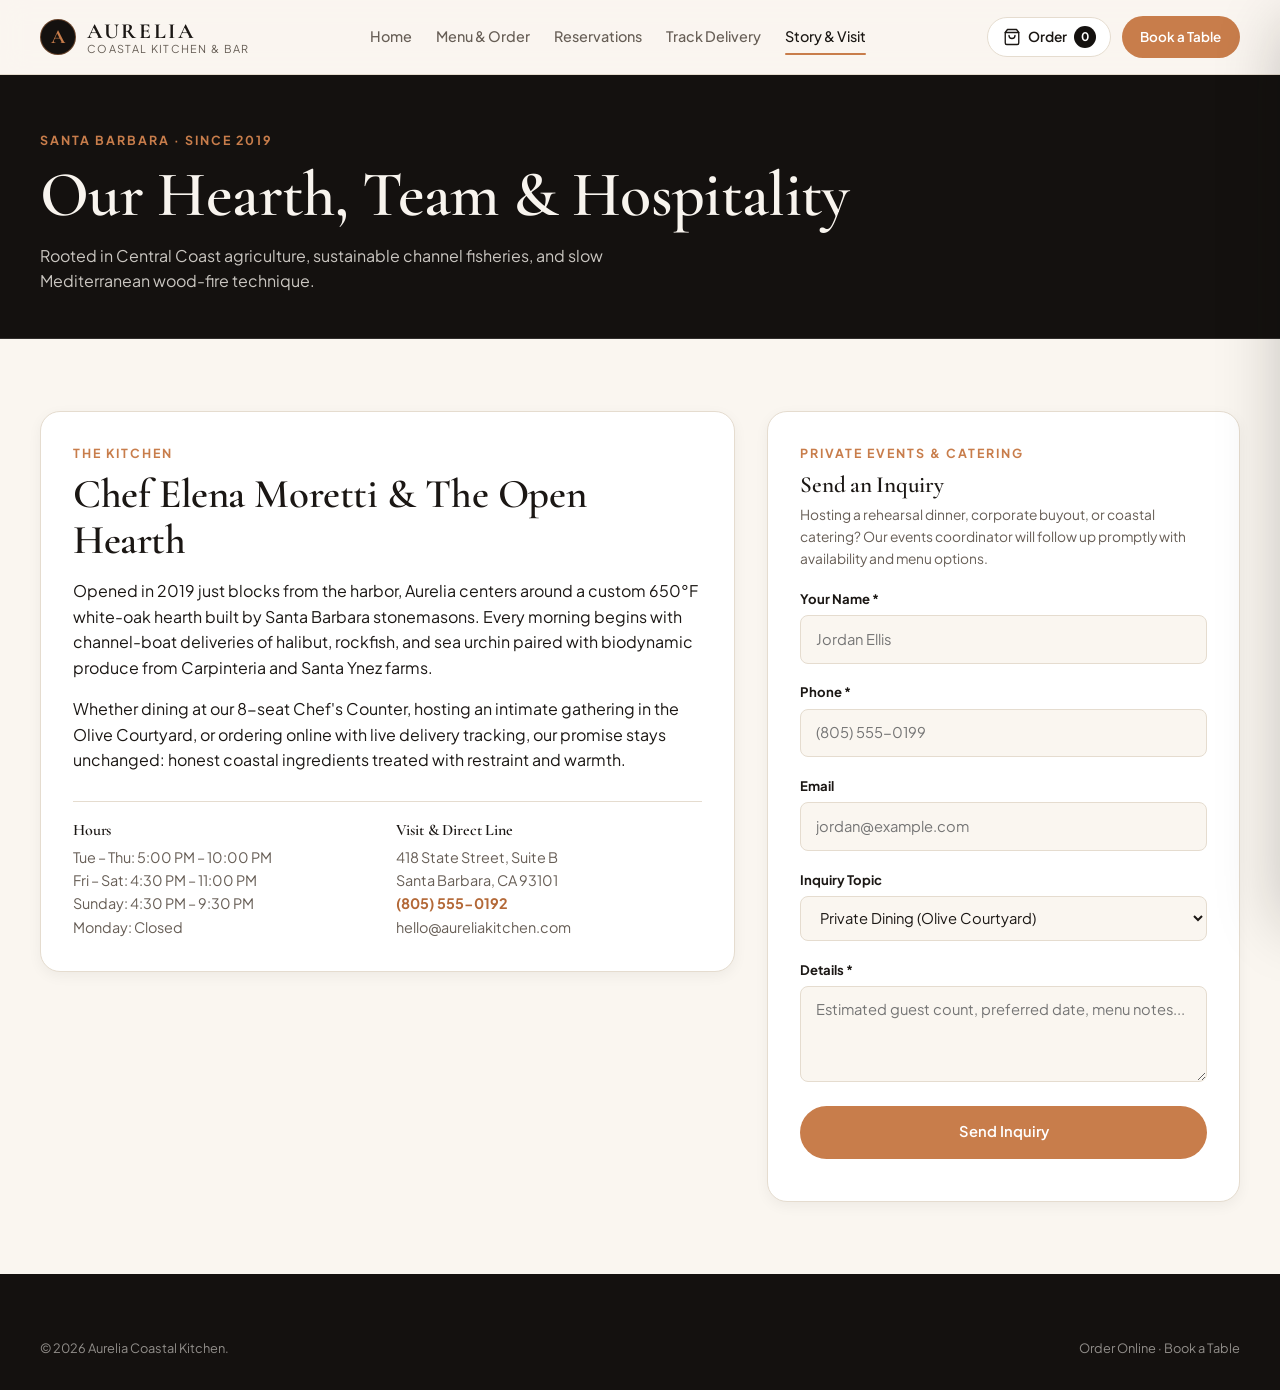
==== commit 13d6b82b: "Remove all emojis and symbols for refined hospitality look" ====
--- a/about.html
+++ b/about.html
@@ -13,7 +13,7 @@
   <header class="site-header">
     <div class="container header-inner">
       <a href="index.html" class="brand">
-        <span class="brand-mark" aria-hidden="true">✦</span>
+        <span class="brand-mark" aria-hidden="true">A</span>
         <span class="brand-text"><strong>AURELIA</strong><small>Coastal Kitchen &amp; Bar</small></span>
       </a>
       <nav class="main-nav" id="main-nav">
--- a/styles.css
+++ b/styles.css
@@ -254,8 +254,11 @@
   height: 36px;
   border-radius: 50%;
   background: var(--bg-dark);
+  border: 1px solid rgba(200, 125, 75, 0.45);
   color: var(--accent);
-  font-size: 1rem;
+  font-family: var(--font-display);
+  font-weight: 700;
+  font-size: 1.25rem;
 }
 
 .brand-text {
@@ -1307,8 +1310,10 @@
 }
 
 .review-stars {
-  color: var(--accent);
-  letter-spacing: 0.12em;
+  font-size: 0.74rem;
+  font-weight: 700;
+  color: var(--accent-hover);
+  letter-spacing: 0.1em;
 }
 
 .review-card blockquote {
